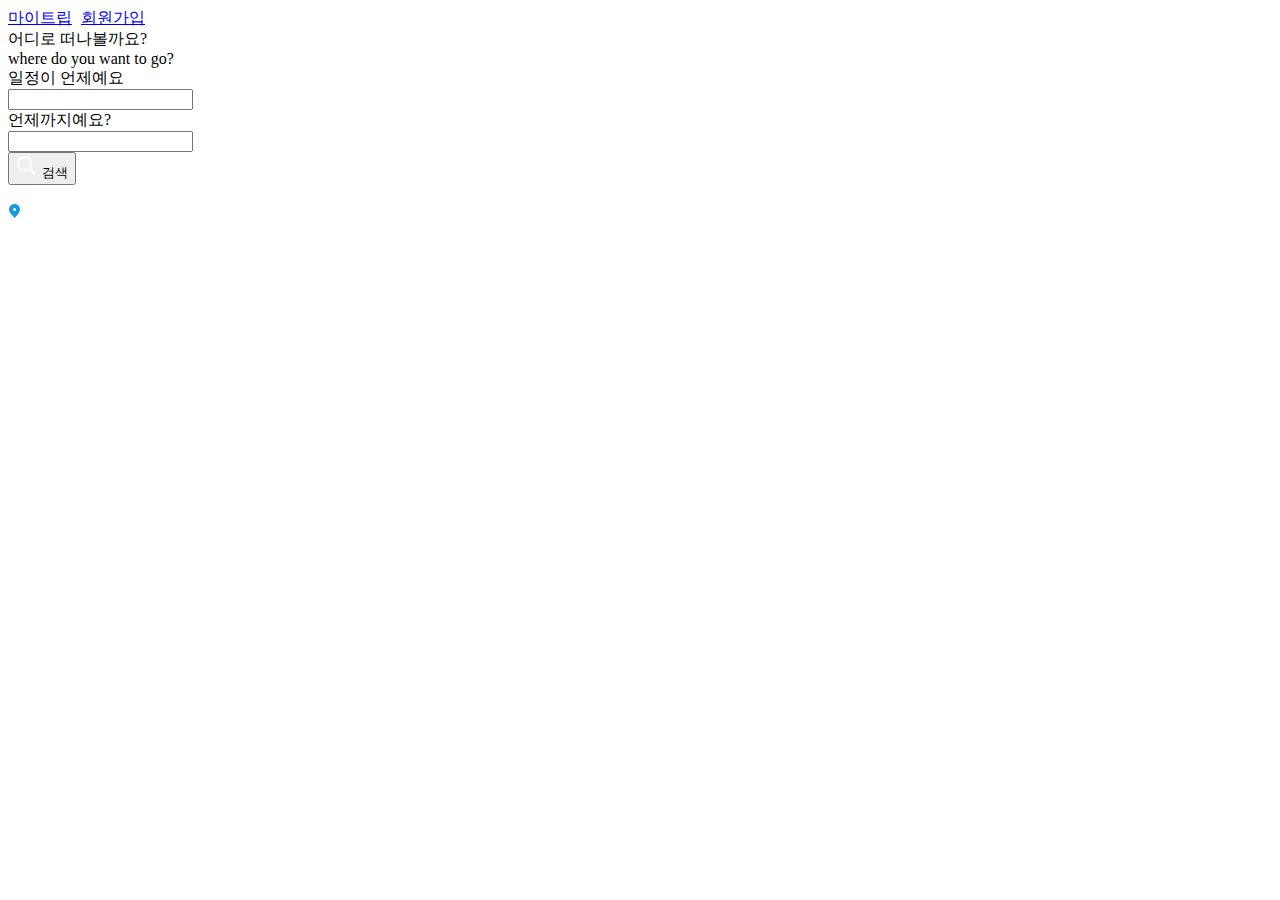
==== my_trip_2/index.html @ 5366fd4c "마이트립어드바이저 2번째" ====
<!DOCTYPE html>
<html lang="ko">

<head>
    <meta charset="UTF-8">
    <meta http-equiv="X-UA-Compatible" content="IE=edge">
    <meta name="viewport" content="width=device-width, initial-scale=1.0">
    <title>my trip 2</title>
    <link rel="stylesheet" href="style.css">
    <!-- jquery -->
    <script src="scripts/jquery 3.6.0.min.js"></script>
    <script src="libs/jquery-ui/jquery-ui.min.js"></script>

    <!-- style -->
    <link rel="stylesheet" href="libs/jquery-ui/jquery-ui.min.css">
    <link rel="stylesheet" href="styles/style.css">

</head>

<body>
    <div id="container">
        <div id="header">
            <div>
                <a href="index.html"><span></span></a>
                <div class="menu_items right">
                    <a href="mytrip.html">마이트립</a>
                    <img src="image/line_maintop_gray.png" alt="">
                    <a href="resister.html">회원가입</a>
                </div>
            </div>
        </div>
        <div id="body">
            <div id="title_text" class="lg_text">어디로 떠나볼까요?</div>
            <div id="title_sub_text" class="md_text">where do you want to go?</div>
            <div id="search_panel">
                <form action="" id="form_search">
                    <div class="panel_block">
                        <label for="from">일정이 언제예요</label>
                        <div>
                            <input type="text" id="from" readonly>
                        </div>
                    </div>
                    <div class="panel_block">
                        <label for="to">언제까지예요?</label>
                        <div>
                            <input type="text" id="to" readonly>
                        </div>
                    </div>
                    <div class="panel_block no_margin">
                        <button type="submit" class="btn_search">
                            <img src="image/icon_search_on.png" alt="">
                            검색
                        </button>
                    </div>
                </form>
            </div>
            <div id="list_bg">
                <div id="list_panel"></div>
            </div>
        </div>
        <div id="list_item_template" class="list_item">
            <img class="list_item_image" src="" alt="">
            <div class="list_item_desc">
                <div class="list_item_name"></div>
                <div class="list_item_city">
                    <img src="image/icon_list_location.png" alt="">
                    <div class="list_item_city_name"></div>
                </div>
            </div>
        </div>
    </div>

    <script src="main.js"></script>
</body>

</html>
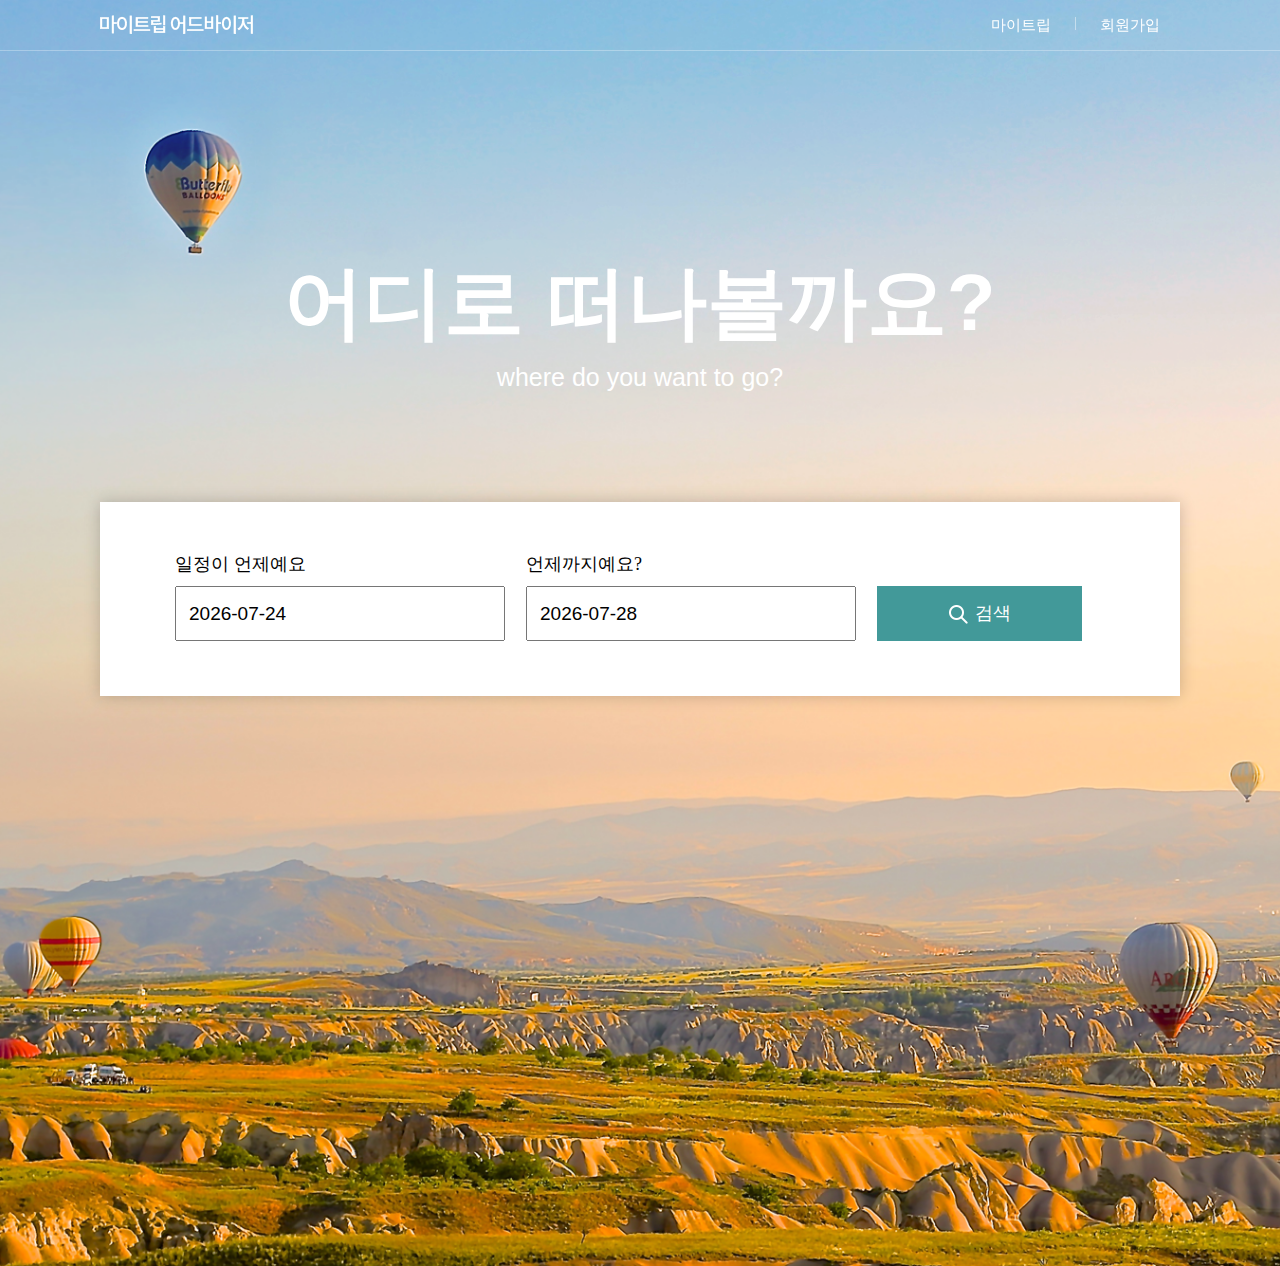
==== commit 3756b6d4: "set api datapicker" ====
--- a/my_trip_2/index.html
+++ b/my_trip_2/index.html
@@ -6,14 +6,13 @@
     <meta http-equiv="X-UA-Compatible" content="IE=edge">
     <meta name="viewport" content="width=device-width, initial-scale=1.0">
     <title>my trip 2</title>
-    <link rel="stylesheet" href="style.css">
     <!-- jquery -->
     <script src="scripts/jquery 3.6.0.min.js"></script>
     <script src="libs/jquery-ui/jquery-ui.min.js"></script>
 
     <!-- style -->
     <link rel="stylesheet" href="libs/jquery-ui/jquery-ui.min.css">
-    <link rel="stylesheet" href="styles/style.css">
+    <link rel="stylesheet" href="css/style.css">
 
 </head>
 
@@ -70,7 +69,7 @@
         </div>
     </div>
 
-    <script src="main.js"></script>
+    <script src="scripts/main.js"></script>
 </body>
 
 </html>--- a/my_trip_2/css/style.css
+++ b/my_trip_2/css/style.css
@@ -0,0 +1,259 @@
+@font-face {
+    font-family: 'Heebo';
+    src: url('../fonts/Heebo-Regular.ttf') format('truetype');
+  }
+  
+  @font-face {
+    font-family: 'Heebo';
+    src: url('../fonts/Heebo-Bold.ttf') format('truetype');
+    font-weight: bold;
+  }
+
+  .lg_text {
+    font-family: 'Heebo', sans-serif;
+    font-size: 80px;
+    font-weight: bold;
+    color: #fff;
+  }
+
+  .md_text {
+    font-family: 'Heebo', sans-serif;
+    font-size: 25px;
+    font-weight: normal;
+    color: #fff;
+  }
+
+  html, body {
+    margin: 0;
+    padding: 0;
+    width: 100%;
+    height: 100%;
+  }
+
+  
+body {
+    min-height: 100%;
+  }
+  
+  button:hover {
+    cursor: pointer;
+  }
+
+  .right {
+    float: right;
+  }
+  
+  #header {
+    position: fixed;
+    top: 0;
+    left: 0;
+    width: 100%;
+    height: 50px;
+    border-bottom: 1px solid rgba(255,255,255 , 0.3);
+    z-index: 100;
+    transition: .2s;
+  }
+
+  
+#header span {
+    display: inline-block;
+    width: 154px;
+    height: 20px;
+    background-image: url('../image/image_logo_white.png');
+  }
+  
+#header > div {
+    position: absolute;
+    top: 0;
+    left: 0;
+    right: 0;
+    margin : 0 auto;
+    width: 1080px;
+    height: 100%;
+  }
+  
+#header > div > a {
+    display: inline-block;
+    margin-top: 15px;
+  }
+  
+  #header .menu_items a {
+    color: #fff;
+    font-size: 15px;
+    line-height: 50px;
+    text-decoration: none;
+    margin-left: 20px;
+    margin-right: 20px;
+  }
+  
+  #header.inverted {
+    background-color: #fff;
+    border: 0;
+    transition: .3s;
+  }
+  
+  #header.inverted span {
+    background-image: url('../image/image_logo_color.png');
+  }
+  
+  #header.inverted .menu-items a {
+    color: #000;
+  }
+
+  
+#body {
+    width: 100%;
+    height: 100%;
+    min-height: 1000px;
+    background-image: url('../image/bg_main.png');
+    background-position: top center;
+    background-repeat: no-repeat;
+    background-size: cover;
+    background-color: #fff;
+    overflow: auto;
+  }
+  
+  
+#title_text {
+    padding-top: 250px;
+    text-align: center;
+  }
+  
+  #title_sub_text {
+    margin: 5px auto;
+    text-align: center;
+  }
+
+  
+#search_panel {
+    margin: 110px auto 570px;
+    left: 0;
+    right: 0;
+    width: 1080px;
+    background: #fff;
+    padding: 50px 75px 55px;
+    -webkit-box-sizing: border-box;
+    -moz-box-sizing: border-box;
+    box-sizing: border-box;
+    box-shadow: 0 0 15px 0 rgba(0,0,0,0.2); 
+  }
+  
+.panel_block {
+    display: inline-block;
+    margin-right: 17px;
+  }
+  
+  .panel_block:last-of-type {
+    vertical-align: bottom;
+  }
+  
+  #search_panel label {
+    display: block;
+    color: #000;
+    font-size: 18px;
+    margin-bottom: 10px;
+  }
+  
+  #search_panel input[type="text"] {
+    width: 330px;
+    height: 55px;
+    -webkit-box-sizing: border-box;
+    -moz-box-sizing: border-box;
+    font-size: 19px;
+    padding: 12px;
+  }
+  
+#search_panel .btn_search {
+    width: 205px;
+    height: 55px;
+    background-color: #429999;
+    border: 0;
+    color: #fff;
+    font-size: 18px;
+  }
+  
+  #search_panel .btn_search img {
+    vertical-align: middle;
+  }
+  
+  #list_bg {
+    display: none;
+    background-color: #fff;
+    width: 100%;
+    height: 100%;
+    top: 880px;
+    position: absolute;
+  }
+
+  
+#list_panel{
+    position: relative;
+    top: 95px;
+    left: 0;
+    right: 0;
+    margin-left: auto;
+    margin-right: auto;
+    width: 1080px;
+    margin-bottom: 100px;
+  }
+  
+  #list_item_template {
+    display: none;
+  }
+  
+  .list_item {
+    position: relative;
+    display: inline-block;
+    width: 344px;
+    margin-right: 24px;
+    margin-bottom: 22px;
+  }
+  
+  .list_item:hover {
+    cursor: pointer;
+  }
+  
+  .list_item:nth-of-type(3n) {
+    margin-right: 0;
+  }
+  
+  .list_item_image {
+    display: block;
+    width: 344px;
+    height: 210px;
+  }
+  
+  .list_item_desc {
+    border: 1px solid #eee;
+    border-top: 0;
+  }
+  
+  .list_item_name {
+    height: 24px;
+    padding-left: 13px;
+    padding-top: 13px;
+    font-size: 17px;
+    font-weight: bold;
+  }
+  
+  .list_item_city {
+    height: 20px;
+    padding-bottom: 8px;
+    padding-left: 13px;
+    line-height: 16px;
+  }
+  
+  .list_item_city img {
+    display: inline-block;
+    vertical-align: middle;
+  }
+  
+  .list_item_city_name {
+    display: inline-block;
+    font-size: 14px;
+    vertical-align: middle;
+  }
+  
+  .ui-datepicker {
+    width: 321px;
+  }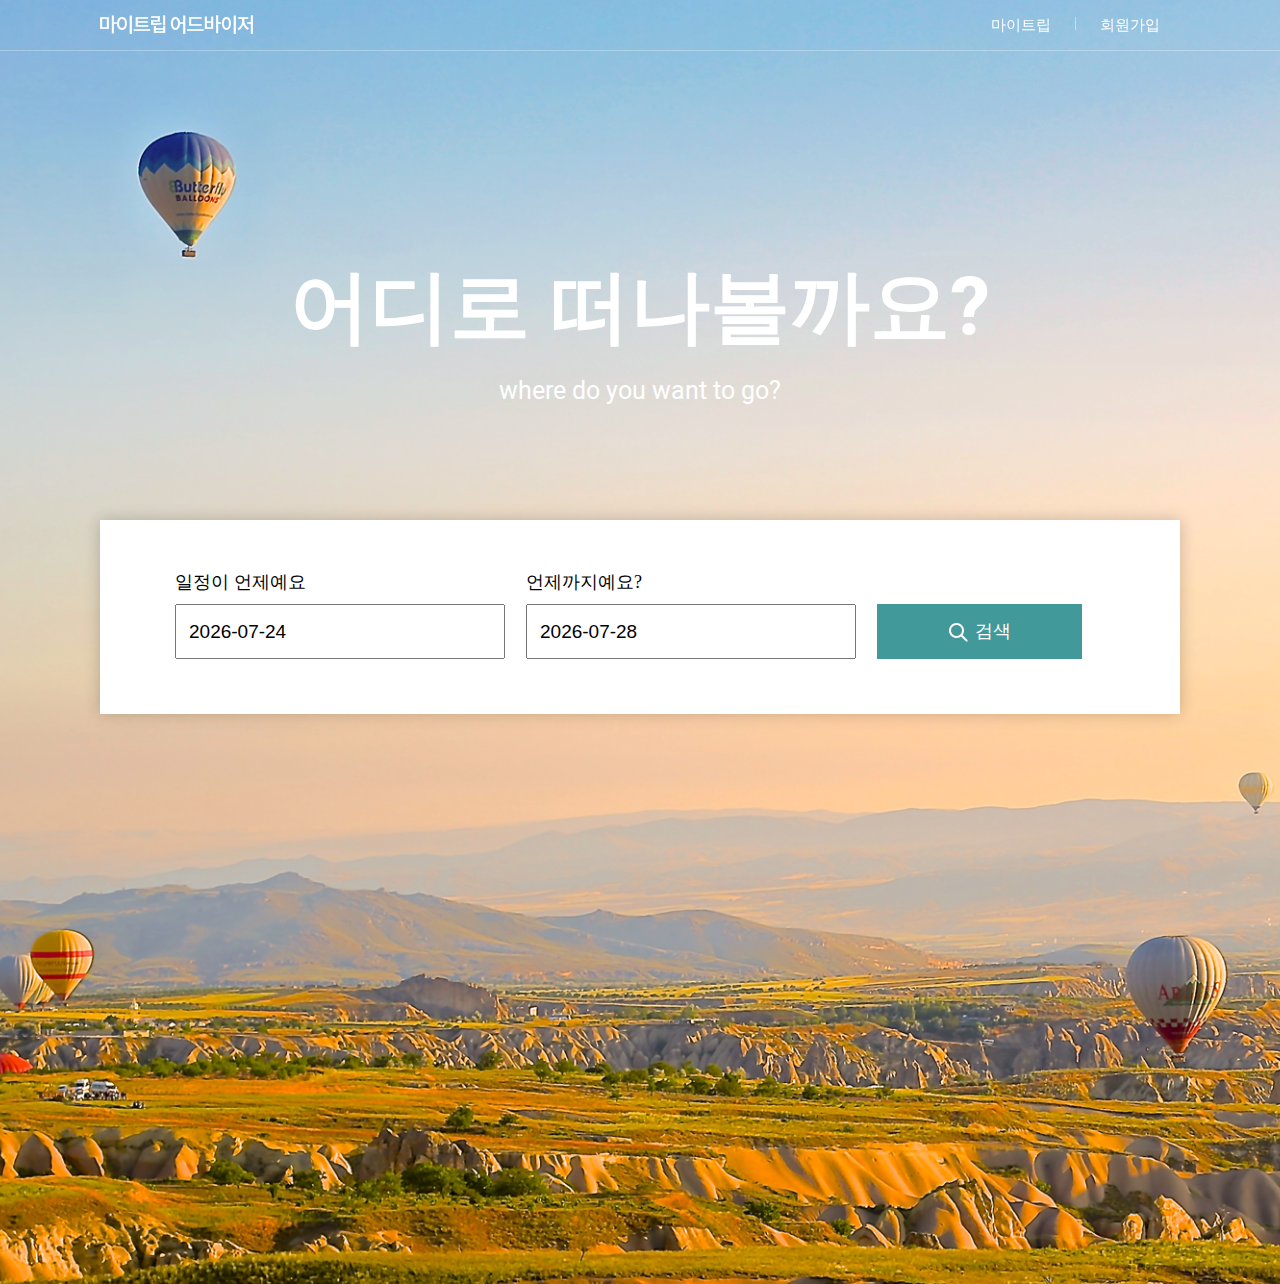
==== commit 6c6edea2: "템플릿 엘리먼트 생성, 이벤트 핸들러 연결" ====
--- a/my_trip_2/index.html
+++ b/my_trip_2/index.html
@@ -68,6 +68,21 @@
             </div>
         </div>
     </div>
+    <div id="list_bg">
+        <div id="list_panel">
+        </div>
+    </div>
+    <div id="list_item_template" class="list_item">
+        <img class="list_item_image" src="" alt="">
+        <div class="list_item_desc">
+            <div class="list_item_name">
+                <div class="list_item_city">
+                    <img src="image/icon_list_location.png" alt="">
+                    <div class="list_item_city_name"></div>
+                </div>
+            </div>
+        </div>
+    </div>
 
     <script src="scripts/main.js"></script>
 </body>
--- a/my_trip_2/css/style.css
+++ b/my_trip_2/css/style.css
@@ -256,4 +256,81 @@
   
   .ui-datepicker {
     width: 321px;
+  }
+
+  #list_bg {
+    display: none;
+    background-color: #fff;
+    width: 100%;
+    height: 100%;
+    top: 880px;
+    position: absolute;
+  }
+
+  #list_panel {
+    position: relative;
+    top: 95px;
+    left: 0;
+    right: 0;
+    margin-left: auto;
+    margin-right: auto;
+    width: 1080px;
+    margin-bottom: 100px;
+  }
+
+  #list_item_templage {
+    /* display: none; */
+  }
+
+  .list_item {
+    position: relative;
+    display: inline-block;
+    width: 344px;
+    margin-right: 24px;
+    margin-bottom: 22px;
+  }
+
+  .list_item:hover {
+    cursor: pointer;
+  }
+
+  .list_item:nth-of-type(3n) {
+    margin-right: 0;
+  }
+
+  .list_item_image {
+    display: block;
+    width: 344px;
+    height: 210px;
+  }
+
+  .list_item_desc {
+    border: 1px solid #eee;
+    border-top: 0;
+  }
+
+  .list_item_name {
+    height: 24px;
+    padding-left: 13px;
+    padding-top: 13px;
+    font-size: 17px;
+    font-weight: bold;
+  }
+
+  .list_item_city {
+    height: 20px;
+    padding-bottom: 8px;
+    padding-left: 13px;
+    line-height: 16px;
+  }
+
+  .list_item_city img {
+    display: inline-block;
+    vertical-align: middle;
+  }
+
+  .list_item_city_name {
+    display: inline-block;
+    font-size: 14px;
+    vertical-align: middle;
   }